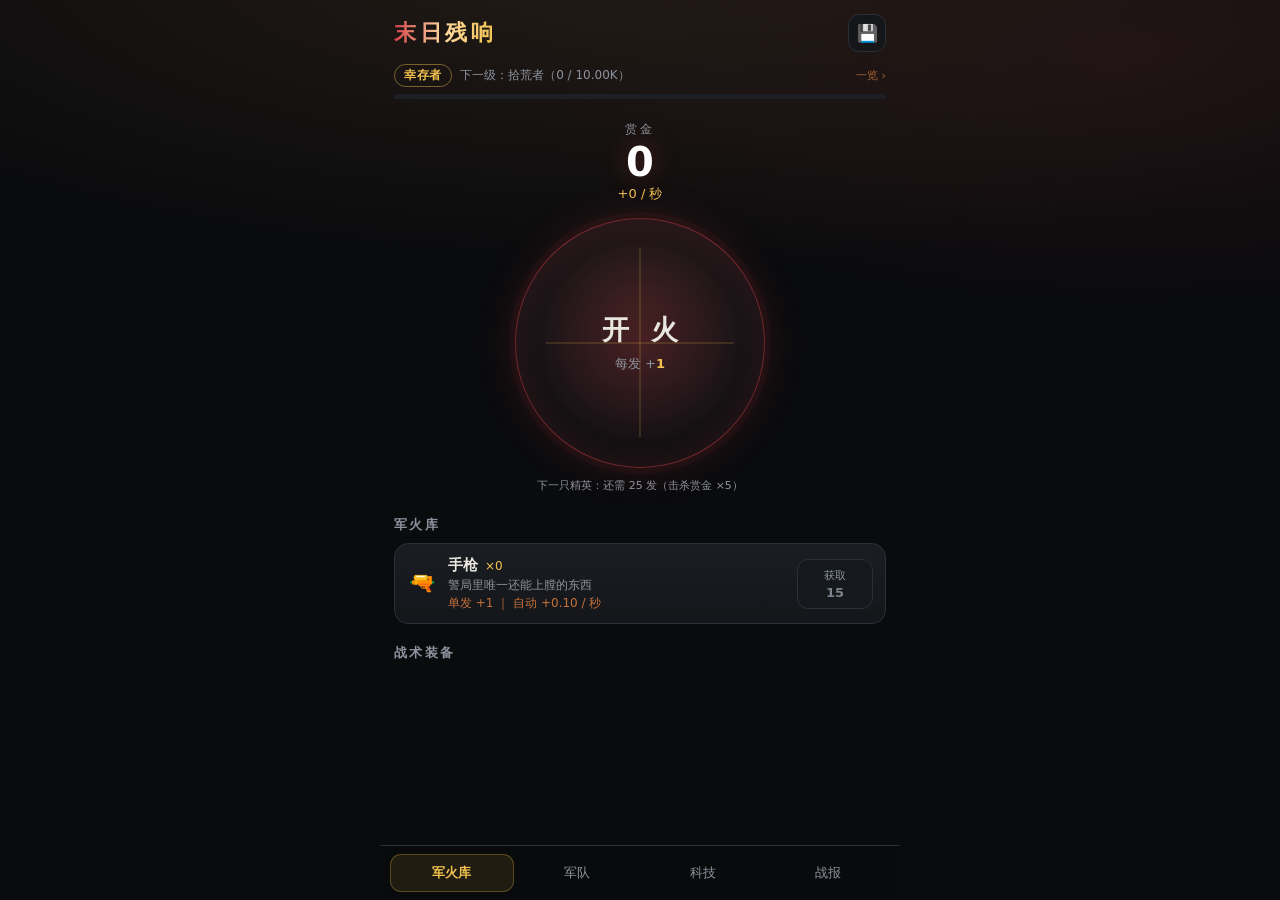
==== index.html @ a617fc1c "Add files via upload" ====
<!DOCTYPE html>
<html lang="zh-CN">
<head>
<meta charset="utf-8">
<meta name="viewport" content="width=device-width, initial-scale=1, viewport-fit=cover, user-scalable=no">
<title>末日残响</title>
<meta name="description" content="离线放置增量游戏（原创末日丧尸题材）">
<meta name="theme-color" content="#0a0b0d">
<link rel="manifest" href="manifest.json">
<link rel="icon" type="image/png" href="icons/icon-192.png">
<link rel="apple-touch-icon" href="icons/icon-192.png">
<meta name="mobile-web-app-capable" content="yes">
<meta name="apple-mobile-web-app-capable" content="yes">
<meta name="apple-mobile-web-app-status-bar-style" content="black-translucent">
<meta name="apple-mobile-web-app-title" content="末日残响">
<link rel="stylesheet" href="style.css">
</head>
<body>

<div class="app">

  <header class="top">
    <div class="title-row">
      <h1>末日残响</h1>
      <button id="btn-save" class="icon-btn" aria-label="打开存档面板">💾</button>
    </div>
    <div class="realm-row" id="realm-row" title="点击查看生存等级">
      <span class="realm-badge" id="realm">幸存者</span>
      <span class="realm-next" id="realm-next"></span>
      <span class="realm-more">一览 ›</span>
    </div>
    <div class="bar"><div class="bar-fill" id="realm-bar"></div></div>
  </header>

  <section class="hero">
    <div class="energy-label">赏金</div>
    <div class="energy" id="bounty">0</div>
    <div class="energy-rate" id="rate">+0 / 秒</div>
    <button id="fire" class="fire" aria-label="开火">
      <span class="fire-title">开 火</span>
      <span class="fire-sub">每发 +<b id="click-power">1</b></span>
    </button>
    <div class="hero-note" id="fire-note">点击开火，击杀丧尸</div>
  </section>

  <div class="panel-zone">

    <section class="tab-panel active" id="panel-arsenal">
      <h2>军火库</h2>
      <div id="weapons" class="list"></div>
      <h2 class="sub">战术装备</h2>
      <div id="gear" class="list"></div>
    </section>

    <section class="tab-panel" id="panel-army">
      <h2>军队</h2>
      <div id="army-list" class="list"></div>
      <p class="panel-hint">撤退重整会清空赏金与军火库，换取声望与士兵。v0.5.0 开放。</p>
    </section>

    <section class="tab-panel" id="panel-tech">
      <h2>科技</h2>
      <div id="tech-list" class="list"></div>
      <p class="panel-hint">击杀精英丧尸掉落蓝图。三分支科技树 v0.6.0 开放。</p>
    </section>

    <section class="tab-panel" id="panel-log">
      <h2>营地补给</h2>
      <div id="offline-list" class="list"></div>
      <h2 class="sub">战报统计</h2>
      <div class="stats">
        <div class="stat">
          <span class="stat-label">累计点射赏金</span>
          <span class="stat-right"><b class="stat-value" id="stat-manual">0</b><i class="stat-pct" id="stat-manual-pct"></i></span>
        </div>
        <div class="stat">
          <span class="stat-label">累计自动赏金</span>
          <span class="stat-right"><b class="stat-value" id="stat-auto">0</b><i class="stat-pct" id="stat-auto-pct"></i></span>
        </div>
        <div class="stat total">
          <span class="stat-label">累计赏金总和</span>
          <span class="stat-right"><b class="stat-value" id="stat-total">0</b></span>
        </div>
      </div>
      <p class="foot" id="foot-info"></p>
    </section>

  </div>

</div>

<nav class="tabs">
  <button id="tab-arsenal" class="tab-btn active" type="button">军火库</button>
  <button id="tab-army" class="tab-btn" type="button">军队</button>
  <button id="tab-tech" class="tab-btn" type="button">科技</button>
  <button id="tab-log" class="tab-btn" type="button">战报</button>
</nav>

<!-- 离线结算弹窗 -->
<div class="modal hidden" id="offline-modal">
  <div class="modal-box">
    <h3>苏醒</h3>
    <p id="offline-text"></p>
    <button class="primary" id="offline-ok">收下</button>
  </div>
</div>

<!-- 存档弹窗 -->
<div class="modal hidden" id="save-modal">
  <div class="modal-box">
    <h3>存档</h3>
    <p class="hint">导出：复制下方存档码，粘贴到手机备忘录保存。<br>导入：把存档码粘贴进来，点「导入」。</p>
    <textarea id="save-text" spellcheck="false" autocomplete="off" placeholder="存档码会显示在这里"></textarea>
    <p class="hint" id="save-hint"></p>
    <div class="modal-actions">
      <button id="btn-export">导出</button>
      <button id="btn-copy">复制</button>
      <button id="btn-import">导入</button>
    </div>
    <div class="modal-actions">
      <button class="danger" id="btn-reset">重置游戏</button>
      <button class="primary" id="btn-close-save">关闭</button>
    </div>
  </div>
</div>

<!-- 生存等级一览 -->
<div class="modal hidden" id="realm-modal">
  <div class="modal-box">
    <h3>生存等级</h3>
    <div id="realm-list" class="realm-list"></div>
    <p class="hint" id="realm-close">点击空白处关闭</p>
  </div>
</div>

<div id="toast" class="toast hidden"></div>

<script src="game.js"></script>
</body>
</html>
---- style.css ----
/* 《末日残响》v0.4.0 样式 —— 冷灰底 + 血色与警报黄点缀，移动端优先 */

:root{
  --bg:#0a0b0d;
  --panel:#14161a;
  --panel-2:#1a1d22;
  --line:#2a2f38;
  --text:#e9e6df;
  --muted:#8d939e;
  --alert:#f2c14e;
  --blood:#d33f49;
  --rust:#c4703a;
  --green:#5fd39b;
  --radius:14px;
}

*{ box-sizing:border-box; -webkit-tap-highlight-color:transparent; }

body{
  margin:0;
  color:var(--text);
  background-color:var(--bg);
  background-image:
    radial-gradient(120% 55% at 50% -5%, #241b16 0%, rgba(10,11,13,0) 62%),
    radial-gradient(70% 40% at 88% 6%, rgba(211,63,73,.10) 0%, rgba(10,11,13,0) 70%);
  background-repeat:no-repeat;
  background-attachment:fixed;
  font-family:system-ui,-apple-system,"PingFang SC","Microsoft YaHei",sans-serif;
  font-size:16px;
  line-height:1.45;
  -webkit-user-select:none;
  user-select:none;
  overscroll-behavior-y:none;
  overflow-x:hidden;
}

.app{
  max-width:520px;
  margin:0 auto;
  padding:calc(env(safe-area-inset-top, 0px) + 14px) 14px calc(env(safe-area-inset-bottom, 0px) + 84px);
}

/* ---------- 顶部 ---------- */

.top{ margin-bottom:16px; }

.title-row{ display:flex; align-items:center; justify-content:space-between; gap:10px; }

h1{
  margin:0;
  font-size:22px;
  font-weight:800;
  letter-spacing:.16em;
  background:linear-gradient(92deg, var(--blood) 0%, #ffd9a0 48%, var(--alert) 100%);
  -webkit-background-clip:text;
  background-clip:text;
  color:transparent;
}

.icon-btn{
  flex:0 0 auto;
  width:38px; height:38px;
  display:flex; align-items:center; justify-content:center;
  font-size:17px;
  border:1px solid var(--line);
  border-radius:11px;
  background:var(--panel);
  color:var(--text);
  cursor:pointer;
  touch-action:manipulation;
}
.icon-btn:active{ transform:scale(.94); }

.realm-row{
  display:flex; align-items:baseline; gap:8px;
  margin:12px 0 7px;
  font-size:12px;
  cursor:pointer;
  touch-action:manipulation;
}
.realm-row:active .realm-badge{ transform:scale(.94); }
.realm-badge{
  padding:2px 9px;
  border:1px solid rgba(242,193,78,.45);
  border-radius:999px;
  color:var(--alert);
  font-weight:700;
  letter-spacing:.06em;
  transition:transform .08s ease;
}
.realm-next{ flex:1 1 auto; min-width:0; color:var(--muted); font-variant-numeric:tabular-nums; }
.realm-more{ flex:0 0 auto; color:var(--rust); opacity:.85; font-size:11px; white-space:nowrap; }

.bar{
  height:5px;
  border-radius:999px;
  background:#1c1f25;
  overflow:hidden;
}
.bar-fill{
  height:100%;
  width:0%;
  border-radius:999px;
  background:linear-gradient(90deg, var(--blood), var(--alert));
  transition:width .25s ease;
}

/* ---------- 主数值区 ---------- */

.hero{ text-align:center; padding:6px 0 4px; }

.energy-label{ font-size:12px; letter-spacing:.22em; color:var(--muted); }

.energy{
  font-size:40px;
  font-weight:800;
  line-height:1.15;
  font-variant-numeric:tabular-nums;
  color:#fff;
  text-shadow:0 0 24px rgba(211,63,73,.35);
  word-break:break-all;
}

.energy-rate{
  font-size:13px;
  color:var(--alert);
  font-variant-numeric:tabular-nums;
  margin-bottom:14px;
}

/* 开火按钮：准星造型 */
.fire{
  position:relative;
  display:flex; flex-direction:column; align-items:center; justify-content:center;
  width:100%; max-width:250px; aspect-ratio:1/1;
  margin:0 auto;
  padding:0;
  border:1px solid rgba(211,63,73,.5);
  border-radius:50%;
  background:
    radial-gradient(circle at 50% 50%, rgba(211,63,73,.20) 0%, rgba(211,63,73,0) 58%),
    radial-gradient(circle at 50% 32%, #2b1b1b 0%, #171316 55%, #0d0b0d 100%);
  color:var(--text);
  font-family:inherit;
  box-shadow:
    0 0 0 6px rgba(211,63,73,.05),
    0 0 40px rgba(211,63,73,.18),
    inset 0 0 30px rgba(211,63,73,.12);
  cursor:pointer;
  touch-action:manipulation;
  transition:transform .08s ease, box-shadow .2s ease;
}
/* 准星十字线 */
.fire::before,
.fire::after{
  content:"";
  position:absolute;
  background:rgba(242,193,78,.30);
  pointer-events:none;
}
.fire::before{ left:50%; top:12%; bottom:12%; width:1px; transform:translateX(-.5px); }
.fire::after{ top:50%; left:12%; right:12%; height:1px; transform:translateY(-.5px); }

.fire:active,
.fire.elite{
  transform:scale(.96);
  box-shadow:
    0 0 0 6px rgba(242,193,78,.12),
    0 0 60px rgba(242,193,78,.34),
    inset 0 0 40px rgba(242,193,78,.22);
}
.fire-title{ font-size:27px; font-weight:800; letter-spacing:.22em; text-indent:.22em; z-index:1; }
.fire-sub{ margin-top:7px; font-size:13px; color:var(--muted); z-index:1; }
.fire-sub b{ color:var(--alert); font-variant-numeric:tabular-nums; }

.hero-note{
  margin-top:10px;
  font-size:11px;
  color:var(--muted);
  font-variant-numeric:tabular-nums;
}

.float{
  position:absolute; left:50%; top:28%;
  transform:translateX(-50%);
  font-size:16px; font-weight:700;
  color:var(--alert);
  pointer-events:none;
  z-index:2;
  animation:floatUp .9s ease-out forwards;
}
@keyframes floatUp{
  0%{ opacity:0; transform:translate(-50%,0) scale(.8); }
  20%{ opacity:1; transform:translate(-50%,-6px) scale(1); }
  100%{ opacity:0; transform:translate(calc(-50% + var(--dx, 0px)), -60px) scale(1); }
}

/* ---------- 面板与列表 ---------- */

.panel-zone{ margin-top:18px; }

.tab-panel{ display:none; }
.tab-panel.active{ display:block; }

.tab-panel h2{
  margin:0 0 9px;
  font-size:13px;
  font-weight:700;
  letter-spacing:.18em;
  color:var(--muted);
}
.tab-panel h2.sub{ margin-top:20px; }

.list{ display:flex; flex-direction:column; gap:9px; }

.panel-hint{
  margin:14px 2px 0;
  font-size:11px;
  line-height:1.6;
  color:#69707c;
}

.card{
  display:flex; align-items:center; gap:11px;
  padding:11px 12px;
  border:1px solid var(--line);
  border-radius:var(--radius);
  background:linear-gradient(180deg, var(--panel-2), var(--panel));
}

.card-icon{ flex:0 0 auto; width:30px; font-size:21px; text-align:center; }
.card-main{ flex:1 1 auto; min-width:0; }

.card-title{ display:flex; align-items:baseline; gap:7px; }
.card-name{ font-size:15px; font-weight:700; }
.card-owned{ font-size:12px; color:var(--alert); font-variant-numeric:tabular-nums; }
.card-desc{
  font-size:12px; color:var(--muted);
  white-space:nowrap; overflow:hidden; text-overflow:ellipsis;
}
.card-rate{ font-size:12px; color:var(--rust); font-variant-numeric:tabular-nums; }

.card.locked{ opacity:.62; }
.card.prestige{ border-color:rgba(211,63,73,.42); }

.buy-btn{
  flex:0 0 auto;
  display:flex; flex-direction:column; align-items:center; gap:2px;
  min-width:76px;
  padding:8px 10px;
  border:1px solid var(--line);
  border-radius:11px;
  background:#15181d;
  color:var(--muted);
  font-family:inherit;
  font-size:11px;
  cursor:pointer;
  touch-action:manipulation;
  transition:transform .08s ease, border-color .2s, color .2s, background .2s;
}
.buy-btn .buy-cost{ font-size:13px; font-weight:700; color:#7b828d; font-variant-numeric:tabular-nums; }
.buy-btn.can{
  border-color:rgba(242,193,78,.5);
  background:linear-gradient(180deg, #2a2314, #1a1509);
  color:var(--alert);
}
.buy-btn.can .buy-cost{ color:var(--alert); }
.buy-btn:active{ transform:scale(.95); }
.buy-btn:disabled{ cursor:default; }

.card.done{ opacity:.55; }
.card.done .card-name::after{ content:" ✓"; color:var(--green); }

/* ---------- 底部 tab ---------- */

.tabs{
  position:fixed;
  left:0; right:0; bottom:0;
  display:flex;
  gap:2px;
  width:100%;
  max-width:520px;
  margin:0 auto;
  padding:8px 10px calc(env(safe-area-inset-bottom, 0px) + 8px);
  background:rgba(10,11,13,.92);
  border-top:1px solid var(--line);
  -webkit-backdrop-filter:blur(8px);
  backdrop-filter:blur(8px);
  z-index:40;
}
.tab-btn{
  flex:1 1 0;
  min-width:0;
  padding:9px 4px;
  border:1px solid transparent;
  border-radius:11px;
  background:transparent;
  color:var(--muted);
  font-family:inherit;
  font-size:13px;
  white-space:nowrap;
  cursor:pointer;
  touch-action:manipulation;
  transition:color .15s, background .15s;
}
.tab-btn.active{
  color:var(--alert);
  background:rgba(242,193,78,.10);
  border-color:rgba(242,193,78,.28);
  font-weight:700;
}

/* ---------- 战报 ---------- */

.stats{ display:flex; flex-direction:column; gap:8px; }

.stat{
  display:flex; align-items:baseline; justify-content:space-between; gap:10px;
  padding:10px 12px;
  border:1px solid var(--line);
  border-radius:var(--radius);
  background:linear-gradient(180deg, var(--panel-2), var(--panel));
}
.stat-label{ font-size:13px; color:var(--muted); }
.stat-right{ display:flex; align-items:baseline; gap:8px; }
.stat-value{ font-size:15px; font-weight:700; font-variant-numeric:tabular-nums; }
.stat-pct{ font-size:11px; font-style:normal; color:var(--muted); font-variant-numeric:tabular-nums; }
.stat.total .stat-value{ color:var(--alert); }

.foot{
  margin-top:22px;
  font-size:11px;
  color:#5c626d;
}

/* ---------- 弹窗 ---------- */

.modal{
  position:fixed; inset:0;
  display:flex; align-items:center; justify-content:center;
  padding:18px;
  background:rgba(4,4,5,.8);
  -webkit-backdrop-filter:blur(4px);
  backdrop-filter:blur(4px);
  z-index:50;
}
.modal.hidden{ display:none; }

.modal-box{
  width:100%; max-width:400px;
  padding:18px;
  border:1px solid var(--line);
  border-radius:16px;
  background:linear-gradient(180deg, #1b1d22, #0e0f12);
  box-shadow:0 18px 50px rgba(0,0,0,.6);
}
.modal-box h3{
  margin:0 0 10px;
  font-size:16px;
  letter-spacing:.1em;
  color:var(--alert);
}
.modal-box p{ margin:0 0 12px; font-size:13px; }
.hint{ color:var(--muted); font-size:12px; line-height:1.6; }

textarea{
  width:100%;
  height:88px;
  padding:9px;
  margin-bottom:10px;
  border:1px solid var(--line);
  border-radius:10px;
  background:#0b0c0f;
  color:var(--text);
  font-family:ui-monospace, Consolas, monospace;
  font-size:11px;
  line-height:1.4;
  resize:none;
  -webkit-user-select:text;
  user-select:text;
}

.modal-actions{ display:flex; gap:8px; margin-top:8px; }
.modal-actions button{
  flex:1 1 0;
  padding:10px;
  border:1px solid var(--line);
  border-radius:11px;
  background:#15181d;
  color:var(--text);
  font-family:inherit;
  font-size:13px;
  cursor:pointer;
  touch-action:manipulation;
}
.modal-actions button:active{ transform:scale(.97); }
.modal-actions button.primary{
  border-color:rgba(242,193,78,.5);
  background:linear-gradient(180deg, #3a2f14, #241c09);
  color:var(--alert);
  font-weight:700;
}
.modal-actions button.danger{
  border-color:rgba(211,63,73,.5);
  color:var(--blood);
}

/* ---------- 提示条 ---------- */

.toast{
  position:fixed;
  left:50%; bottom:calc(env(safe-area-inset-bottom, 0px) + 76px);
  transform:translateX(-50%);
  max-width:88vw;
  padding:9px 15px;
  border:1px solid var(--line);
  border-radius:999px;
  background:rgba(20,22,26,.96);
  color:var(--text);
  font-size:13px;
  z-index:60;
  transition:opacity .25s ease;
}
.toast.hidden{ opacity:0; pointer-events:none; }

/* ---------- 生存等级一览 ---------- */

.realm-list{
  display:flex; flex-direction:column; gap:2px;
  max-height:52vh; overflow-y:auto;
  margin:2px 0 10px;
}
.realm-item{
  display:flex; align-items:baseline; gap:10px;
  padding:7px 10px;
  border-radius:9px;
}
.realm-item:nth-child(odd){ background:rgba(242,193,78,.04); }
.realm-idx{
  flex:0 0 20px;
  font-size:11px; color:#5c626d;
  font-variant-numeric:tabular-nums;
}
.realm-item-right{ margin-left:auto; display:flex; align-items:baseline; gap:12px; }
.realm-item-name{ font-size:14px; }
.realm-item-at{
  min-width:76px; text-align:right;
  font-size:12px; color:var(--muted);
  font-variant-numeric:tabular-nums;
}
.realm-item.current{ background:rgba(211,63,73,.14); }
.realm-item.current .realm-idx,
.realm-item.current .realm-item-name,
.realm-item.current .realm-item-at{ color:var(--alert); font-weight:700; }
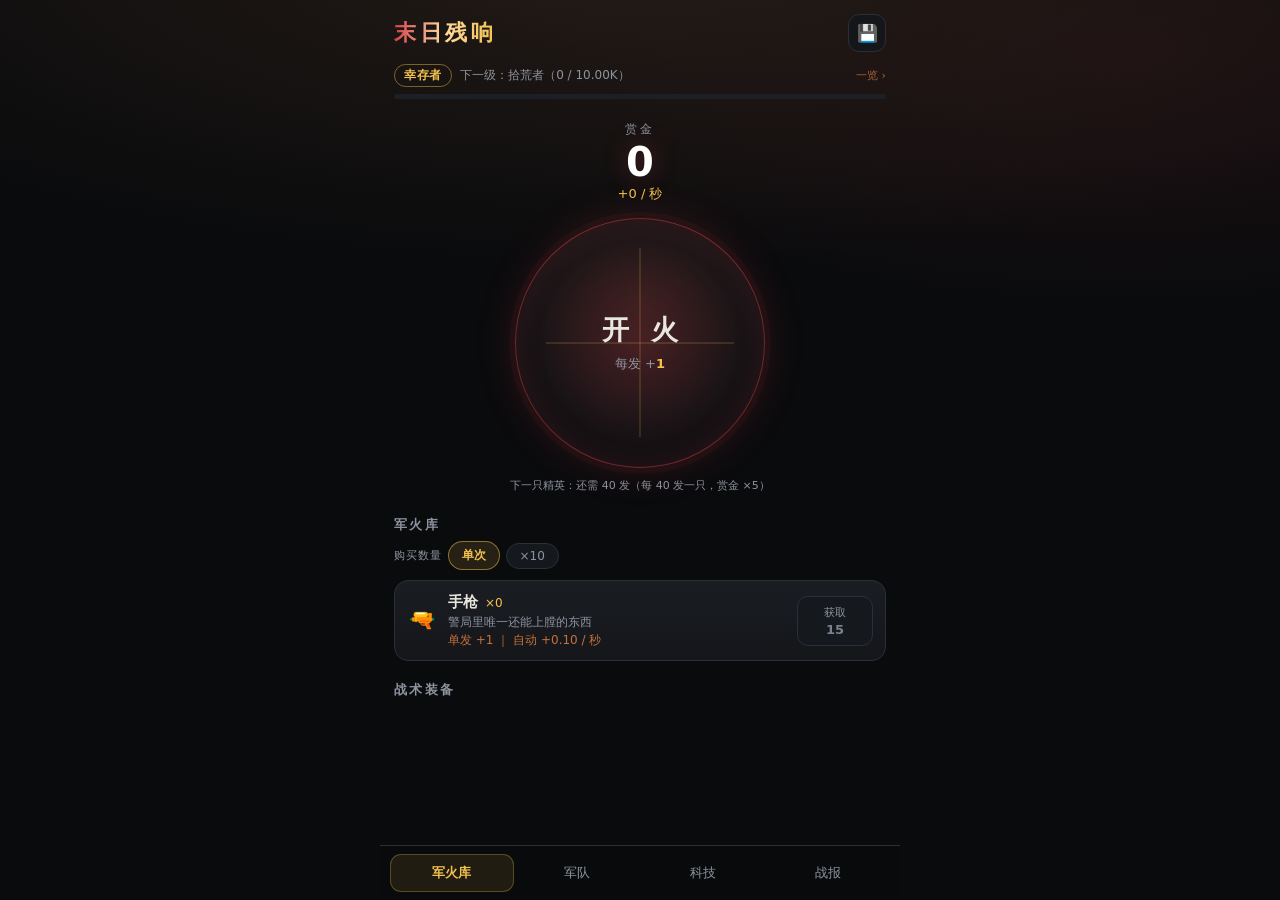
==== commit 339ec8e6: "Add files via upload" ====
--- a/index.html
+++ b/index.html
@@ -47,6 +47,11 @@
 
     <section class="tab-panel active" id="panel-arsenal">
       <h2>军火库</h2>
+      <div class="bulk-switch">
+        <span class="bulk-label">购买数量</span>
+        <button id="bulk-1" class="bulk-btn active" type="button">单次</button>
+        <button id="bulk-10" class="bulk-btn" type="button">×10</button>
+      </div>
       <div id="weapons" class="list"></div>
       <h2 class="sub">战术装备</h2>
       <div id="gear" class="list"></div>
@@ -55,13 +60,13 @@
     <section class="tab-panel" id="panel-army">
       <h2>军队</h2>
       <div id="army-list" class="list"></div>
-      <p class="panel-hint">撤退重整会清空赏金与军火库，换取声望与士兵。v0.5.0 开放。</p>
+      <p class="panel-hint">撤退重整会清空赏金、军火库与补给档位，换取声望；声望用来招募士兵，士兵永久生效。首次重整后解锁离线收益。</p>
     </section>
 
     <section class="tab-panel" id="panel-tech">
       <h2>科技</h2>
       <div id="tech-list" class="list"></div>
-      <p class="panel-hint">击杀精英丧尸掉落蓝图。三分支科技树 v0.6.0 开放。</p>
+      <p class="panel-hint">蓝图来自击杀精英、每 5 分钟一次的尸潮，以及撤退重整。每个分支必须按顺序研究，节点永久保留。</p>
     </section>
 
     <section class="tab-panel" id="panel-log">
@@ -133,6 +138,18 @@
   </div>
 </div>
 
+<!-- 撤退重整确认 -->
+<div class="modal hidden" id="prestige-modal">
+  <div class="modal-box">
+    <h3>撤退重整</h3>
+    <p id="prestige-text" class="prestige-text"></p>
+    <div class="modal-actions">
+      <button id="btn-prestige-cancel">再想想</button>
+      <button class="primary" id="btn-prestige-ok">确认重整</button>
+    </div>
+  </div>
+</div>
+
 <div id="toast" class="toast hidden"></div>
 
 <script src="game.js"></script>
--- a/style.css
+++ b/style.css
@@ -218,6 +218,30 @@
   font-size:11px;
   line-height:1.6;
   color:#69707c;
+}
+
+/* 批量购买切换 */
+.bulk-switch{
+  display:flex; align-items:center; gap:6px;
+  margin:-2px 0 10px;
+}
+.bulk-label{ font-size:11px; color:var(--muted); letter-spacing:.08em; }
+.bulk-btn{
+  padding:5px 13px;
+  border:1px solid var(--line);
+  border-radius:999px;
+  background:#15181d;
+  color:var(--muted);
+  font-family:inherit;
+  font-size:12px;
+  cursor:pointer;
+  touch-action:manipulation;
+}
+.bulk-btn.active{
+  border-color:rgba(242,193,78,.5);
+  background:rgba(242,193,78,.12);
+  color:var(--alert);
+  font-weight:700;
 }
 
 .card{
@@ -452,3 +476,53 @@
 .realm-item.current .realm-idx,
 .realm-item.current .realm-item-name,
 .realm-item.current .realm-item-at{ color:var(--alert); font-weight:700; }
+
+/* ---------- 军队 ---------- */
+
+.army-hud{
+  display:flex; align-items:baseline; gap:10px;
+  padding:12px 14px;
+  border:1px solid rgba(211,63,73,.38);
+  border-radius:var(--radius);
+  background:linear-gradient(180deg, rgba(211,63,73,.12), rgba(211,63,73,.03));
+}
+.army-hud-label{ font-size:12px; letter-spacing:.18em; color:var(--muted); }
+.army-hud-value{
+  font-size:26px; font-weight:800;
+  color:var(--alert);
+  font-variant-numeric:tabular-nums;
+}
+.army-hud-sub{
+  margin-left:auto;
+  font-size:11px; color:var(--muted);
+  font-variant-numeric:tabular-nums;
+}
+
+.prestige-text{
+  white-space:pre-line;
+  line-height:1.7;
+  color:var(--text);
+}
+
+/* ---------- 科技 ---------- */
+
+.tech-hud{ margin-bottom:4px; }
+
+.tech-branch{
+  display:flex; align-items:center; gap:10px;
+  margin-top:18px;
+  padding:8px 4px 4px;
+  border-bottom:1px solid var(--line);
+}
+.tech-branch-icon{ font-size:18px; }
+.tech-branch-main{ flex:1 1 auto; min-width:0; }
+.tech-branch-name{ font-size:14px; font-weight:700; }
+.tech-branch-desc{ font-size:11px; color:var(--muted); }
+.tech-branch-prog{
+  flex:0 0 auto;
+  font-size:12px; color:var(--alert);
+  font-variant-numeric:tabular-nums;
+}
+
+.tech-node .card-icon{ font-size:15px; color:var(--blood); }
+.card.locked .card-name{ color:var(--muted); }
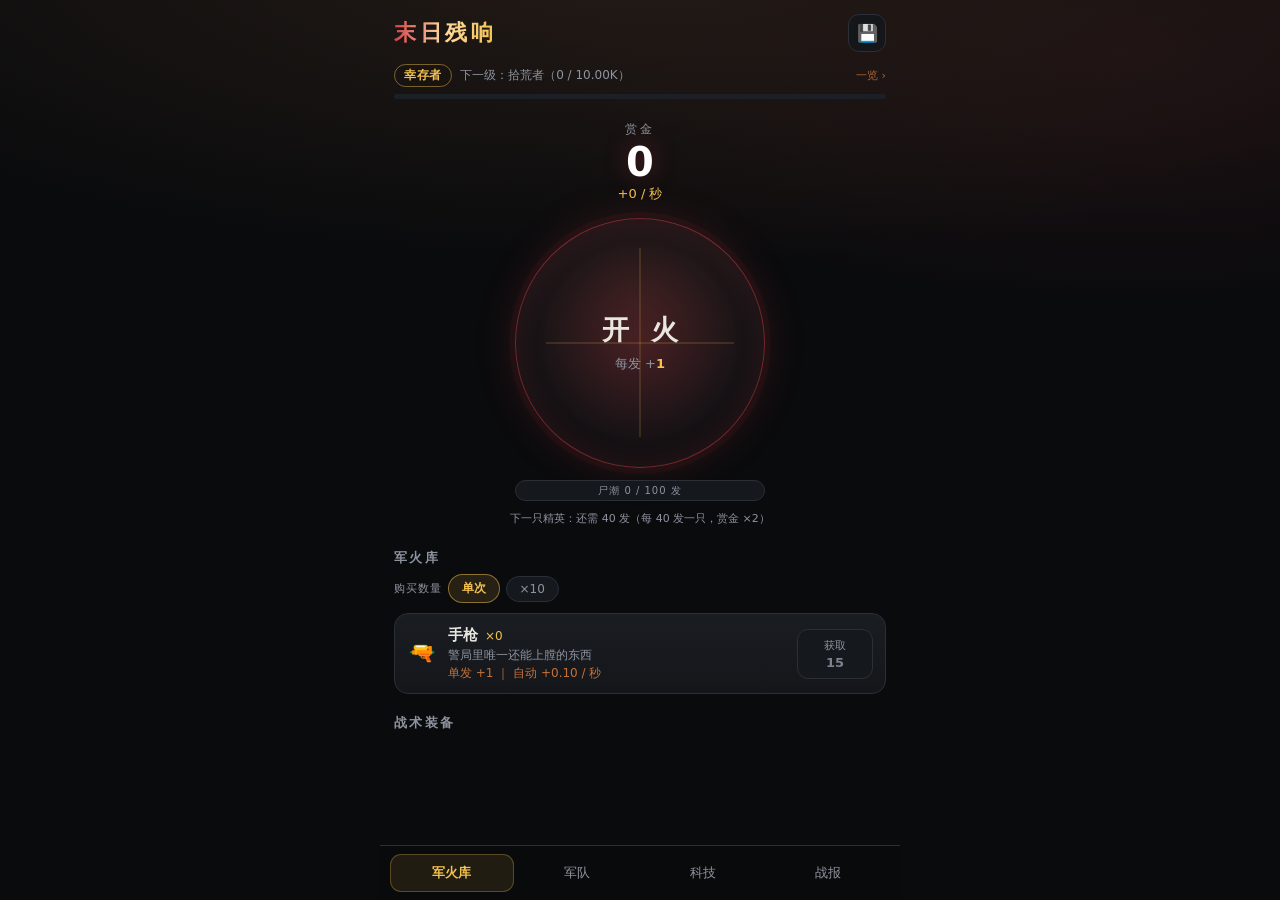
==== commit 23ad0f2a: "v10" ====
--- a/index.html
+++ b/index.html
@@ -40,6 +40,10 @@
       <span class="fire-title">开 火</span>
       <span class="fire-sub">每发 +<b id="click-power">1</b></span>
     </button>
+    <div class="horde-bar" id="horde-bar">
+      <div class="horde-fill" id="horde-fill"></div>
+      <span class="horde-text" id="horde-text">尸潮 0 / 100 发</span>
+    </div>
     <div class="hero-note" id="fire-note">点击开火，击杀丧尸</div>
   </section>
 
@@ -66,7 +70,7 @@
     <section class="tab-panel" id="panel-tech">
       <h2>科技</h2>
       <div id="tech-list" class="list"></div>
-      <p class="panel-hint">蓝图来自击杀精英、每 5 分钟一次的尸潮，以及撤退重整。每个分支必须按顺序研究，节点永久保留。</p>
+      <p class="panel-hint">科技是后期内容：累计声望满 300 才开放。蓝图来自开火时的极低概率掉落、每 5 分钟一次的尸潮，以及用声望兑换（10 声望 = 1 蓝图）。</p>
     </section>
 
     <section class="tab-panel" id="panel-log">
@@ -105,7 +109,18 @@
 <div class="modal hidden" id="offline-modal">
   <div class="modal-box">
     <h3>苏醒</h3>
-    <p id="offline-text"></p>
+    <p class="offline-lead">防线在你离开时自行开火，带回一批补给。</p>
+    <div class="offline-stats">
+      <div class="offline-stat">
+        <span class="offline-stat-label">离线时长</span>
+        <span class="offline-stat-value" id="offline-duration">—</span>
+      </div>
+      <div class="offline-stat">
+        <span class="offline-stat-label">带回赏金</span>
+        <span class="offline-stat-value" id="offline-gain">—</span>
+      </div>
+    </div>
+    <p class="offline-note hint" id="offline-text"></p>
     <button class="primary" id="offline-ok">收下</button>
   </div>
 </div>
--- a/style.css
+++ b/style.css
@@ -1,4 +1,4 @@
-/* 《末日残响》v0.4.0 样式 —— 冷灰底 + 血色与警报黄点缀，移动端优先 */
+/* 《末日残响》样式 —— 冷灰底 + 血色与警报黄点缀，移动端优先 */
 
 :root{
   --bg:#0a0b0d;
@@ -180,6 +180,78 @@
   font-variant-numeric:tabular-nums;
 }
 
+/* ---------- 尸潮进度条 ---------- */
+
+.horde-bar{
+  position:relative;
+  max-width:250px;
+  margin:12px auto 0;
+  height:21px;
+  border:1px solid var(--line);
+  border-radius:999px;
+  background:#15181d;
+  overflow:hidden;
+  transition:border-color .2s ease, box-shadow .2s ease;
+}
+.horde-fill{
+  position:absolute; left:0; top:0; bottom:0;
+  width:0%;
+  background:linear-gradient(90deg, rgba(211,63,73,.45), rgba(196,112,58,.70));
+  transition:width .2s ease;
+}
+.horde-text{
+  position:relative;
+  display:block;
+  line-height:19px;
+  font-size:10px;
+  letter-spacing:.1em;
+  color:var(--muted);
+  font-variant-numeric:tabular-nums;
+  white-space:nowrap;
+  overflow:hidden;
+  text-overflow:ellipsis;
+  padding:0 8px;
+}
+
+/* 尸潮进行中：红色脉冲 + 抽干的时间条 */
+.horde-bar.active{
+  border-color:rgba(211,63,73,.7);
+  animation:hordePulse 1.1s ease-in-out infinite;
+}
+.horde-bar.active .horde-fill{
+  background:linear-gradient(90deg, rgba(211,63,73,.9), rgba(242,193,78,.85));
+}
+.horde-bar.active .horde-text{ color:#ffd9a0; font-weight:700; }
+
+/* 尸潮冷却中：灰蓝等待态，次数照样累积但攒满也不触发 */
+.horde-bar.cooling{
+  border-style:dashed;
+  border-color:#3a4150;
+}
+.horde-bar.cooling .horde-fill{
+  background:linear-gradient(90deg, rgba(93,105,124,.55), rgba(93,105,124,.8));
+}
+.horde-bar.cooling .horde-text{ color:#8d939e; }
+
+@keyframes hordePulse{
+  0%,100%{ box-shadow:0 0 10px rgba(211,63,73,.22); }
+  50%{ box-shadow:0 0 26px rgba(211,63,73,.55); }
+}
+
+/* 尸潮中的开火按钮：比精英闪烁更持久的高亮 */
+.fire.horde{
+  border-color:rgba(211,63,73,.9);
+  box-shadow:
+    0 0 0 6px rgba(211,63,73,.14),
+    0 0 64px rgba(211,63,73,.45),
+    inset 0 0 46px rgba(211,63,73,.26);
+}
+.fire.horde .fire-title{ color:#ffd9a0; text-shadow:0 0 18px rgba(242,193,78,.5); }
+
+@media (prefers-reduced-motion: reduce){
+  .horde-bar.active{ animation:none; }
+}
+
 .float{
   position:absolute; left:50%; top:28%;
   transform:translateX(-50%);
@@ -387,6 +459,67 @@
 .modal-box p{ margin:0 0 12px; font-size:13px; }
 .hint{ color:var(--muted); font-size:12px; line-height:1.6; }
 
+/* ---------- 离线结算弹窗 ---------- */
+
+.offline-lead{
+  margin:0 0 12px;
+  color:var(--muted);
+  font-size:12px;
+  line-height:1.6;
+}
+
+/* 两块数据卡：离线时长 / 带回赏金，数字统一用警报黄 */
+.offline-stats{
+  display:flex;
+  gap:10px;
+  margin:0 0 12px;
+}
+.offline-stat{
+  flex:1 1 0;
+  min-width:0;
+  padding:11px 8px;
+  border:1px solid var(--line);
+  border-radius:12px;
+  background:#0f1116;
+  text-align:center;
+}
+.offline-stat-label{
+  display:block;
+  font-size:11px;
+  letter-spacing:.1em;
+  color:var(--muted);
+}
+.offline-stat-value{
+  display:block;
+  margin-top:5px;
+  font-size:19px;
+  font-weight:800;
+  line-height:1.3;
+  color:var(--alert);
+  font-variant-numeric:tabular-nums;
+  text-shadow:0 0 18px rgba(242,193,78,.28);
+  word-break:break-word;
+}
+
+.offline-note{ margin:0 0 12px; }
+
+/* 「收下」按钮：不在 .modal-actions 里，单独给样式（原来裸着没样式） */
+#offline-ok{
+  width:100%;
+  padding:11px;
+  border:1px solid rgba(242,193,78,.5);
+  border-radius:11px;
+  background:linear-gradient(180deg, #3a2f14, #241c09);
+  color:var(--alert);
+  font-family:inherit;
+  font-size:14px;
+  font-weight:700;
+  letter-spacing:.08em;
+  cursor:pointer;
+  touch-action:manipulation;
+}
+#offline-ok:active{ transform:scale(.98); }
+
 textarea{
   width:100%;
   height:88px;
@@ -526,3 +659,29 @@
 
 .tech-node .card-icon{ font-size:15px; color:var(--blood); }
 .card.locked .card-name{ color:var(--muted); }
+
+/* 声望兑换 */
+.card.gate{ border-color:rgba(242,193,78,.34); }
+.gate-btns{
+  flex:0 0 auto;
+  display:flex; flex-direction:column; gap:6px;
+}
+.mini-btn{
+  min-width:64px;
+  padding:7px 10px;
+  border:1px solid rgba(242,193,78,.4);
+  border-radius:10px;
+  background:rgba(242,193,78,.10);
+  color:var(--alert);
+  font-family:inherit;
+  font-size:12px;
+  cursor:pointer;
+  touch-action:manipulation;
+}
+.mini-btn:active{ transform:scale(.96); }
+.mini-btn:disabled{
+  border-color:var(--line);
+  background:#111317;
+  color:#6b6f77;
+  cursor:default;
+}
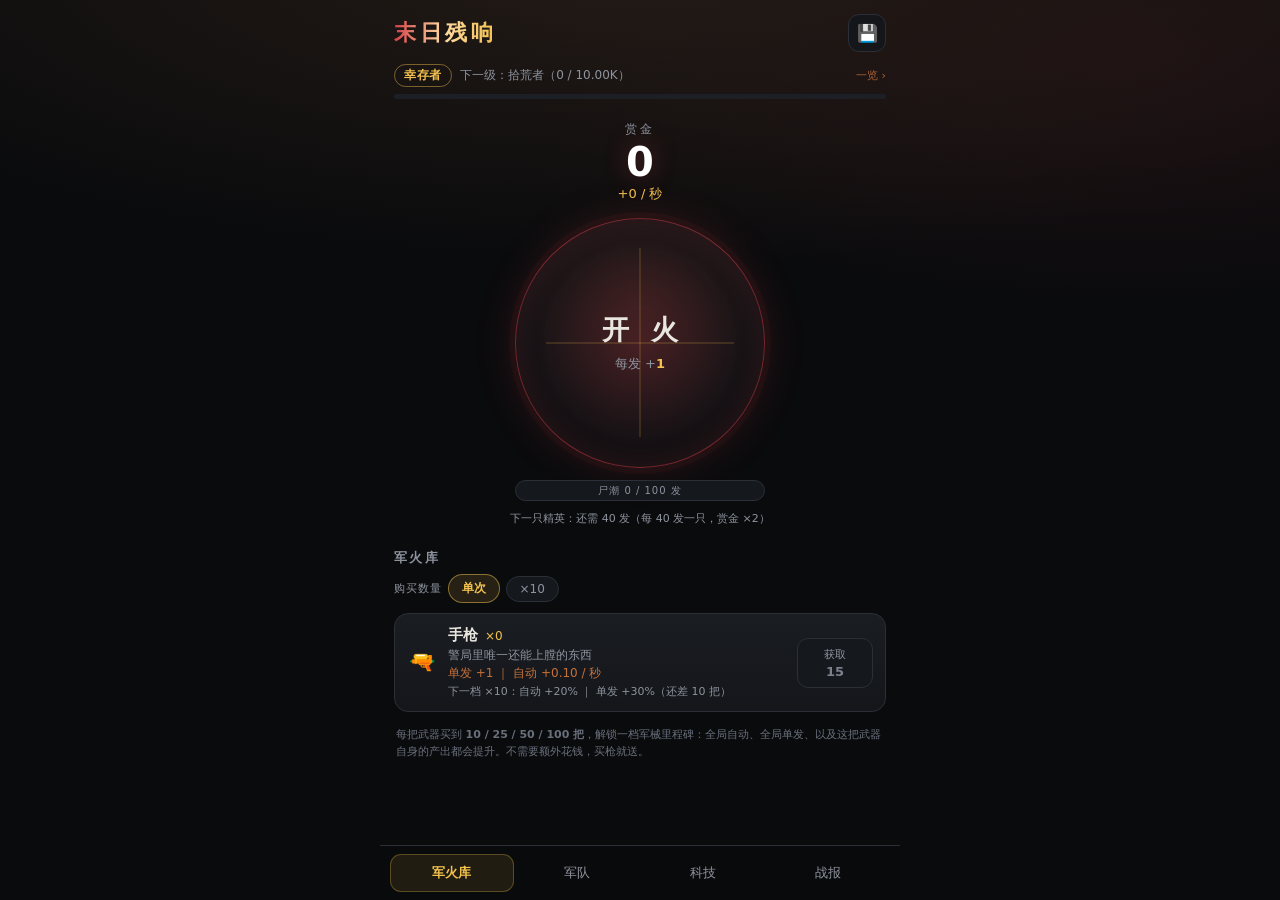
==== commit 16ce27ae: "v0.11.0 数值平衡：离线 8h×25%、声望软顶、科技成本 ×3、战术装备改为军械里程碑 - 离线：上限 24h->8h，效率 50%->25%（封顶 60%），不再吃声望乘区；补给档位压到 2" ====
--- a/index.html
+++ b/index.html
@@ -57,8 +57,7 @@
         <button id="bulk-10" class="bulk-btn" type="button">×10</button>
       </div>
       <div id="weapons" class="list"></div>
-      <h2 class="sub">战术装备</h2>
-      <div id="gear" class="list"></div>
+      <p class="panel-hint">每把武器买到 <b>10 / 25 / 50 / 100 把</b>，解锁一档军械里程碑：全局自动、全局单发、以及这把武器自身的产出都会提升。不需要额外花钱，买枪就送。</p>
     </section>
 
     <section class="tab-panel" id="panel-army">
@@ -70,7 +69,7 @@
     <section class="tab-panel" id="panel-tech">
       <h2>科技</h2>
       <div id="tech-list" class="list"></div>
-      <p class="panel-hint">科技是后期内容：累计声望满 300 才开放。蓝图来自开火时的极低概率掉落、每 5 分钟一次的尸潮，以及用声望兑换（10 声望 = 1 蓝图）。</p>
+      <p class="panel-hint">科技是后期内容：累计声望满 300 才开放。蓝图来自开火时的极低概率掉落、尸潮期间的加成，以及用声望兑换（25 声望起，每换 10 张涨价 15%）。</p>
     </section>
 
     <section class="tab-panel" id="panel-log">
--- a/style.css
+++ b/style.css
@@ -335,6 +335,11 @@
   white-space:nowrap; overflow:hidden; text-overflow:ellipsis;
 }
 .card-rate{ font-size:12px; color:var(--rust); font-variant-numeric:tabular-nums; }
+.card-ms{
+  font-size:11px; color:var(--muted); margin-top:2px;
+  white-space:nowrap; overflow:hidden; text-overflow:ellipsis;
+}
+.card-ms.done{ color:var(--green); }
 
 .card.locked{ opacity:.62; }
 .card.prestige{ border-color:rgba(211,63,73,.42); }
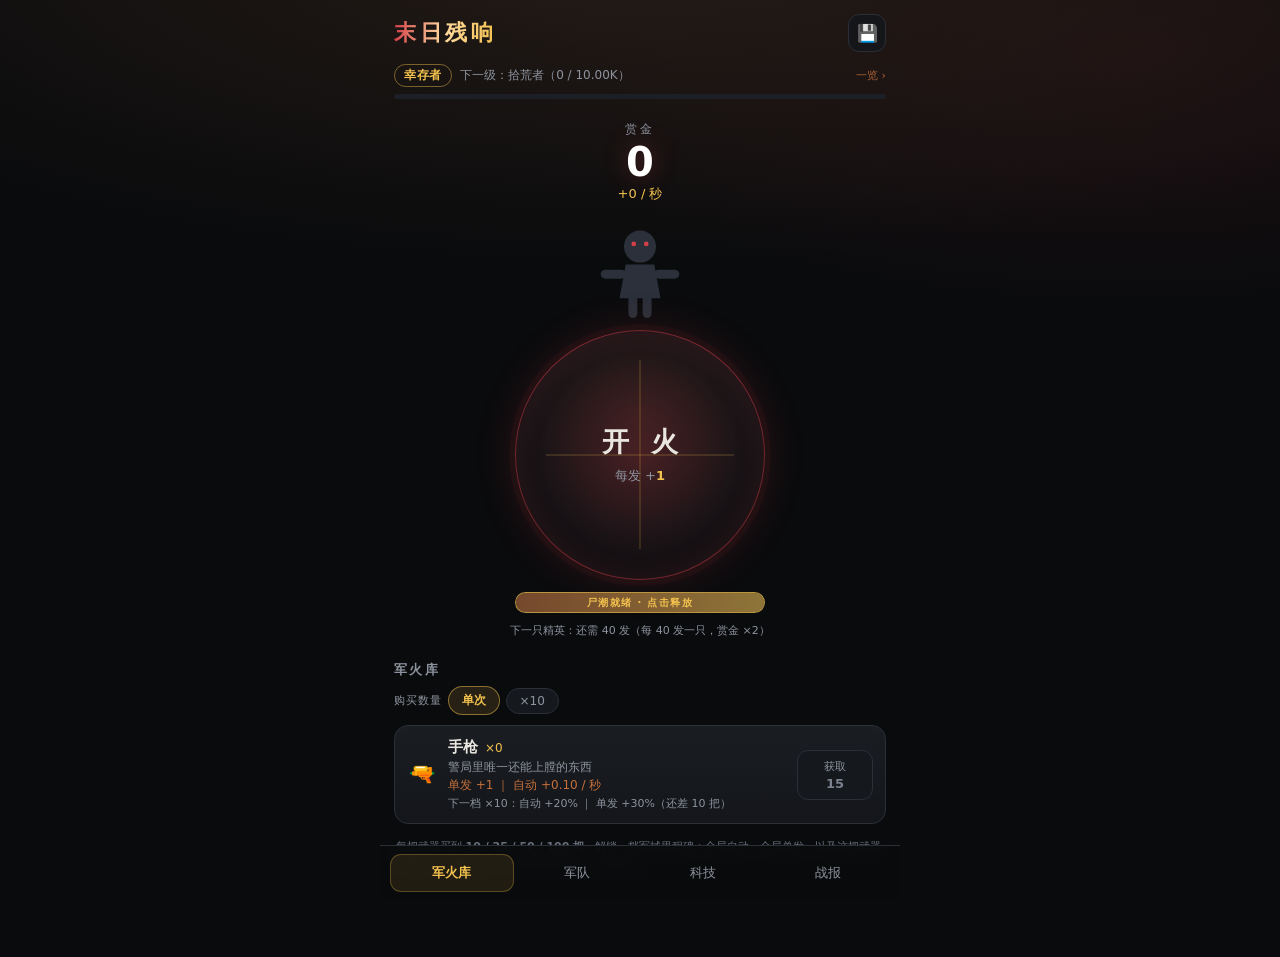
==== commit af8ea516: "v0.12.0 科技树 4x5+6、智能分支（武器折扣+长按连发）、尸潮改手动、GM 面板、击杀演出；补旧档科技 id 迁移" ====
--- a/index.html
+++ b/index.html
@@ -21,7 +21,7 @@
 
   <header class="top">
     <div class="title-row">
-      <h1>末日残响</h1>
+      <h1 id="game-title">末日残响</h1>
       <button id="btn-save" class="icon-btn" aria-label="打开存档面板">💾</button>
     </div>
     <div class="realm-row" id="realm-row" title="点击查看生存等级">
@@ -36,13 +36,29 @@
     <div class="energy-label">赏金</div>
     <div class="energy" id="bounty">0</div>
     <div class="energy-rate" id="rate">+0 / 秒</div>
+    <!-- v0.12.0：击杀演出舞台（纯内联 SVG，无外部素材） -->
+    <div class="zombie-stage" id="zombie-stage" aria-hidden="true">
+      <svg class="zombie" id="zombie" viewBox="0 0 120 130" xmlns="http://www.w3.org/2000/svg">
+        <g class="zombie-parts">
+          <rect class="zombie-leg" x="47" y="86" width="10" height="26" rx="5"/>
+          <rect class="zombie-leg" x="63" y="86" width="10" height="26" rx="5"/>
+          <path class="zombie-torso" d="M44 52 h32 l7 38 h-46 z"/>
+          <rect class="zombie-arm" x="16" y="58" width="28" height="10" rx="5"/>
+          <rect class="zombie-arm" x="76" y="58" width="28" height="10" rx="5"/>
+          <circle class="zombie-head" cx="60" cy="32" r="18"/>
+          <circle class="zombie-eye" cx="53" cy="29" r="2.6"/>
+          <circle class="zombie-eye" cx="67" cy="29" r="2.6"/>
+        </g>
+      </svg>
+      <div class="zombie-hp"><i id="zombie-hp-fill"></i></div>
+    </div>
     <button id="fire" class="fire" aria-label="开火">
       <span class="fire-title">开 火</span>
       <span class="fire-sub">每发 +<b id="click-power">1</b></span>
     </button>
-    <div class="horde-bar" id="horde-bar">
+    <div class="horde-bar" id="horde-bar" role="button" tabindex="0" aria-label="释放尸潮">
       <div class="horde-fill" id="horde-fill"></div>
-      <span class="horde-text" id="horde-text">尸潮 0 / 100 发</span>
+      <span class="horde-text" id="horde-text">尸潮就绪 · 点击释放</span>
     </div>
     <div class="hero-note" id="fire-note">点击开火，击杀丧尸</div>
   </section>
@@ -69,7 +85,7 @@
     <section class="tab-panel" id="panel-tech">
       <h2>科技</h2>
       <div id="tech-list" class="list"></div>
-      <p class="panel-hint">科技是后期内容：累计声望满 300 才开放。蓝图来自开火时的极低概率掉落、尸潮期间的加成，以及用声望兑换（25 声望起，每换 10 张涨价 15%）。</p>
+      <p class="panel-hint">科技是后期内容：累计声望满 300 才开放，共 4 条分支 21 个节点。蓝图来自开火时的极低概率掉落、尸潮期间的加成，以及用声望兑换（25 声望起，每换 10 张涨价 15%）。</p>
     </section>
 
     <section class="tab-panel" id="panel-log">
@@ -166,6 +182,19 @@
 
 <div id="toast" class="toast hidden"></div>
 
+<!-- GM 调试面板（连点标题 7 次开启，开发者彩蛋） -->
+<div class="modal hidden" id="gm-modal">
+  <div class="modal-box">
+    <h3>GM 调试</h3>
+    <p class="hint">仅本地生效，改完自动存档。</p>
+    <div id="gm-body" class="gm-body"></div>
+    <div class="modal-actions">
+      <button class="primary" id="gm-close">关闭</button>
+      <button class="danger" id="gm-exit">退出 GM 模式</button>
+    </div>
+  </div>
+</div>
+
 <script src="game.js"></script>
 </body>
 </html>
--- a/style.css
+++ b/style.css
@@ -690,3 +690,139 @@
   color:#6b6f77;
   cursor:default;
 }
+
+/* ==================================================================
+   v0.12.0 新增
+   ================================================================== */
+
+/* 标题：连点 7 次开 GM，别让它选中文字 */
+#game-title{
+  user-select:none;
+  -webkit-user-select:none;
+  -webkit-touch-callout:none;
+  cursor:default;
+}
+
+/* ---------- 击杀演出舞台（内联 SVG 剪影） ---------- */
+.zombie-stage{
+  position:relative;
+  width:150px; height:116px;
+  margin:2px auto -4px;
+  display:flex; align-items:flex-end; justify-content:center;
+  pointer-events:none;
+}
+.zombie{
+  width:112px; height:116px;
+  overflow:visible;
+  transform-origin:50% 100%;
+  transition:transform .18s ease, filter .18s ease;
+}
+.zombie-head,.zombie-torso,.zombie-arm,.zombie-leg{ fill:#2b303a; }
+.zombie-eye{ fill:var(--blood); }
+.zombie-stage.elite .zombie{ transform:scale(1.28); filter:drop-shadow(0 0 10px rgba(242,193,78,.55)); }
+.zombie-stage.crit .zombie{ filter:brightness(1.5) drop-shadow(0 0 12px rgba(242,193,78,.8)); }
+
+@keyframes zombieHit{
+  0%   { transform:translateY(0) rotate(0deg); }
+  28%  { transform:translateY(-7px) rotate(-7deg); }
+  60%  { transform:translateY(-2px) rotate(3deg); }
+  100% { transform:translateY(0) rotate(0deg); }
+}
+.zombie.hit .zombie-parts{ animation:zombieHit .17s ease-out; }
+.zombie.crit-hit .zombie-parts{ animation:zombieHit .24s ease-out; }
+
+/* 血花 */
+.blood{
+  position:absolute;
+  width:6px; height:6px;
+  border-radius:50%;
+  background:var(--blood);
+  left:50%; top:46%;
+  animation:bloodFly .48s ease-out forwards;
+}
+@keyframes bloodFly{
+  0%   { opacity:.95; transform:translate(0,0) scale(1); }
+  100% { opacity:0; transform:translate(var(--bx),var(--by)) scale(.35); }
+}
+
+/* 精英血条（舞台底部） */
+.zombie-hp{
+  position:absolute;
+  left:50%; bottom:-2px;
+  width:84px; height:4px;
+  margin-left:-42px;
+  border-radius:2px;
+  background:rgba(255,255,255,.07);
+  overflow:hidden;
+  opacity:0;
+  transition:opacity .2s ease;
+}
+.zombie-stage.elite .zombie-hp{ opacity:1; }
+.zombie-hp i{
+  display:block; height:100%; width:100%;
+  background:linear-gradient(90deg, var(--blood), var(--alert));
+  transition:width .2s ease;
+}
+
+/* ---------- 尸潮就绪：可点击 ---------- */
+.horde-bar{ cursor:pointer; }
+.horde-bar.ready{
+  border-color:rgba(242,193,78,.75);
+  animation:hordeReadyPulse 1.6s ease-in-out infinite;
+}
+.horde-bar.ready .horde-fill{
+  background:linear-gradient(90deg, rgba(196,112,58,.55), rgba(242,193,78,.55));
+}
+.horde-bar.ready .horde-text{ color:var(--alert); font-weight:700; letter-spacing:.14em; }
+@keyframes hordeReadyPulse{
+  0%,100%{ box-shadow:0 0 8px rgba(242,193,78,.20); }
+  50%    { box-shadow:0 0 24px rgba(242,193,78,.55); }
+}
+
+/* ---------- 长按连发态 ---------- */
+.fire{ user-select:none; -webkit-user-select:none; -webkit-touch-callout:none; }
+.fire.holding{
+  border-color:rgba(242,193,78,.85);
+  box-shadow:
+    0 0 0 6px rgba(242,193,78,.14),
+    0 0 70px rgba(242,193,78,.40),
+    inset 0 0 44px rgba(242,193,78,.26);
+}
+.fire.holding .fire-title{ color:#ffd9a0; }
+
+/* ---------- GM 面板 ---------- */
+.gm-body{
+  display:grid;
+  grid-template-columns:1fr 1fr;
+  gap:8px;
+  margin:10px 0 4px;
+  max-height:52vh;
+  overflow:auto;
+}
+.gm-group{
+  grid-column:1 / -1;
+  font-size:11px;
+  letter-spacing:.14em;
+  color:var(--muted);
+  margin-top:6px;
+}
+.gm-body button{
+  padding:9px 8px;
+  border:1px solid rgba(211,63,73,.35);
+  border-radius:10px;
+  background:rgba(211,63,73,.10);
+  color:var(--text);
+  font-family:inherit;
+  font-size:12px;
+  cursor:pointer;
+  touch-action:manipulation;
+}
+.gm-body button:active{ transform:scale(.97); }
+
+@media (prefers-reduced-motion: reduce){
+  .zombie.hit .zombie-parts,
+  .zombie.crit-hit .zombie-parts,
+  .blood,
+  .horde-bar.ready{ animation:none; }
+  .blood{ display:none; }
+}
